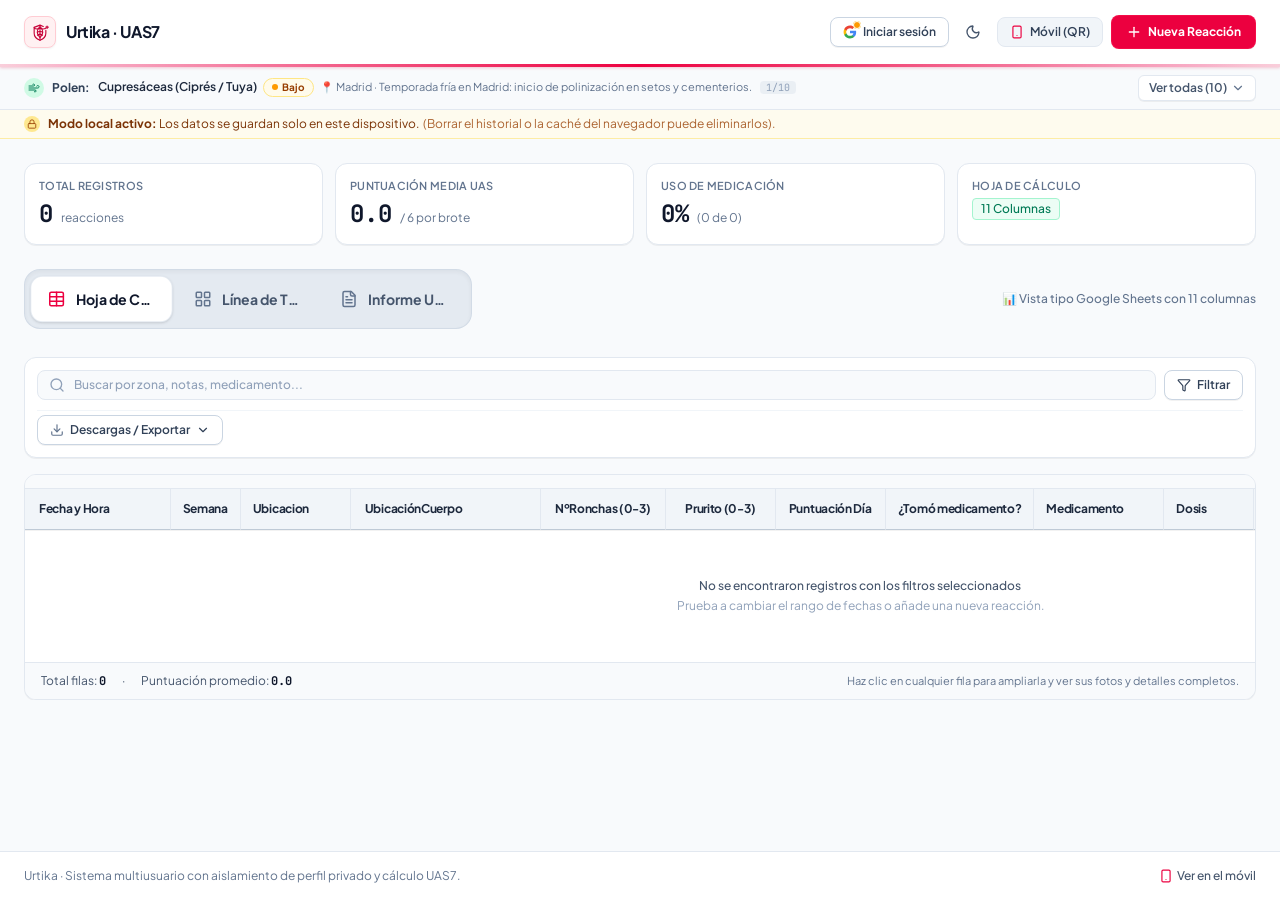
==== index.html @ 1efbefa7 "Add files via upload" ====
<!doctype html>
<html lang="es">
  <head>
    <meta charset="UTF-8" />
    <meta name="viewport" content="width=device-width, initial-scale=1.0, maximum-scale=1.0, user-scalable=no" />
    <title>Urtika · Registro UAS7</title>
    <meta name="description" content="Registro clínico de brotes de urticaria y reacciones alérgicas con cálculo UAS7" />
    <meta property="og:title" content="Urtika · Registro UAS7" />
    <meta property="og:description" content="Registro clínico de brotes de urticaria y reacciones alérgicas con cálculo UAS7" />
    <meta property="og:type" content="website" />
    <meta name="twitter:card" content="summary_large_image" />
    <meta name="theme-color" content="#ffffff" media="(prefers-color-scheme: light)" />
    <meta name="theme-color" content="#17212b" media="(prefers-color-scheme: dark)" />
    <meta name="theme-color" content="#17212b" />
    <meta name="mobile-web-app-capable" content="yes" />
    <meta name="apple-mobile-web-app-capable" content="yes" />
    <meta name="apple-mobile-web-app-status-bar-style" content="default" />
    <meta name="apple-mobile-web-app-title" content="Urtika" />
    <link rel="icon" type="image/svg+xml" href="./logo.svg" />
    <link rel="icon" type="image/png" sizes="32x32" href="./favicon.png" />
    <link rel="apple-touch-icon" href="./icon-192.png" />
    <link rel="manifest" href="./manifest.json" />
    <link rel="preconnect" href="https://fonts.googleapis.com">
    <link rel="preconnect" href="https://fonts.gstatic.com" crossorigin>
    <link href="https://fonts.googleapis.com/css2?family=JetBrains+Mono:wght@400;500;600&family=Plus+Jakarta+Sans:wght@400;500;600;700&display=swap" rel="stylesheet">
    <script type="module" crossorigin src="./assets/index-CNviFWQj.js"></script>
    <link rel="stylesheet" crossorigin href="./assets/index-CEsfpw37.css">
  <link rel="manifest" href="./manifest.webmanifest"></head>
  <body class="bg-slate-50 text-slate-900 antialiased font-sans selection:bg-rose-100 selection:text-rose-900 min-h-screen">
    <div id="root"></div>
  </body>
</html>
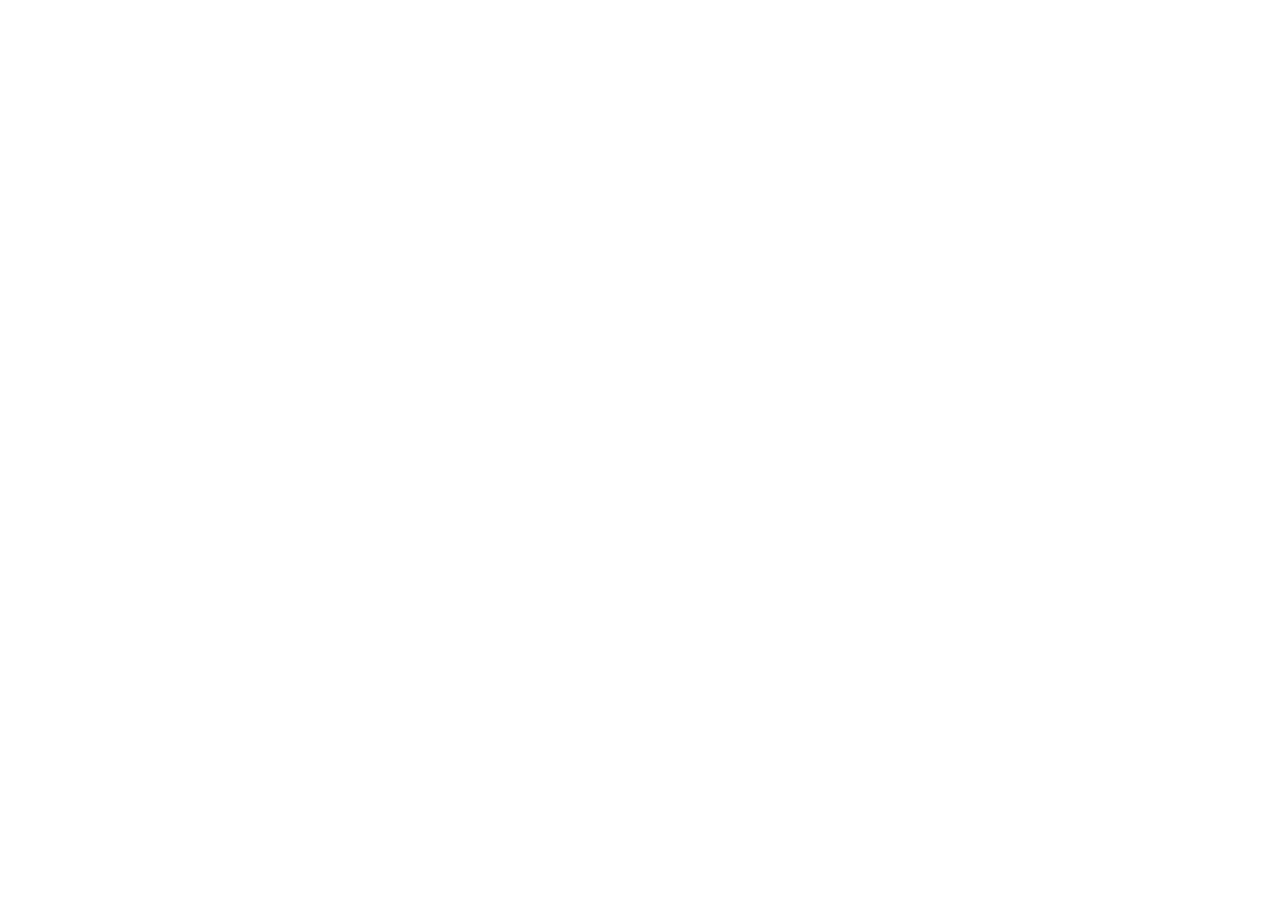
==== commit 303ea7b4: "Add files via upload" ====
--- a/index.html
+++ b/index.html
@@ -23,8 +23,8 @@
     <link rel="preconnect" href="https://fonts.googleapis.com">
     <link rel="preconnect" href="https://fonts.gstatic.com" crossorigin>
     <link href="https://fonts.googleapis.com/css2?family=JetBrains+Mono:wght@400;500;600&family=Plus+Jakarta+Sans:wght@400;500;600;700&display=swap" rel="stylesheet">
-    <script type="module" crossorigin src="./assets/index-CNviFWQj.js"></script>
-    <link rel="stylesheet" crossorigin href="./assets/index-CEsfpw37.css">
+    <script type="module" crossorigin src="./assets/index-C-x1Bs6I.js"></script>
+    <link rel="stylesheet" crossorigin href="./assets/index-K1cXb9gE.css">
   <link rel="manifest" href="./manifest.webmanifest"></head>
   <body class="bg-slate-50 text-slate-900 antialiased font-sans selection:bg-rose-100 selection:text-rose-900 min-h-screen">
     <div id="root"></div>
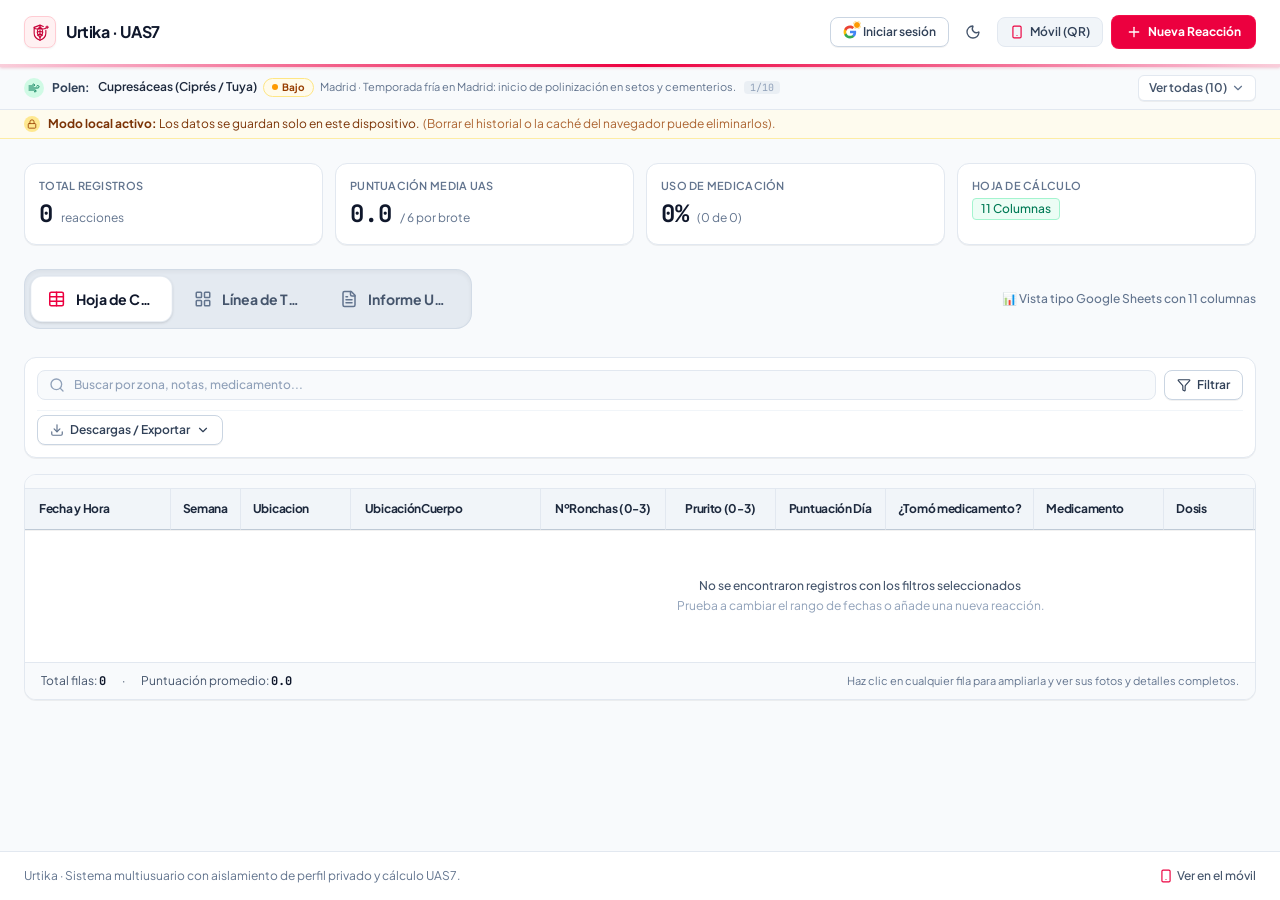
==== commit 0a3dbe71: "Add files via upload" ====
--- a/index.html
+++ b/index.html
@@ -23,8 +23,8 @@
     <link rel="preconnect" href="https://fonts.googleapis.com">
     <link rel="preconnect" href="https://fonts.gstatic.com" crossorigin>
     <link href="https://fonts.googleapis.com/css2?family=JetBrains+Mono:wght@400;500;600&family=Plus+Jakarta+Sans:wght@400;500;600;700&display=swap" rel="stylesheet">
-    <script type="module" crossorigin src="./assets/index-C-x1Bs6I.js"></script>
-    <link rel="stylesheet" crossorigin href="./assets/index-K1cXb9gE.css">
+    <script type="module" crossorigin src="./assets/index-BpdftjC7.js"></script>
+    <link rel="stylesheet" crossorigin href="./assets/index-0LwAAZ5N.css">
   <link rel="manifest" href="./manifest.webmanifest"></head>
   <body class="bg-slate-50 text-slate-900 antialiased font-sans selection:bg-rose-100 selection:text-rose-900 min-h-screen">
     <div id="root"></div>
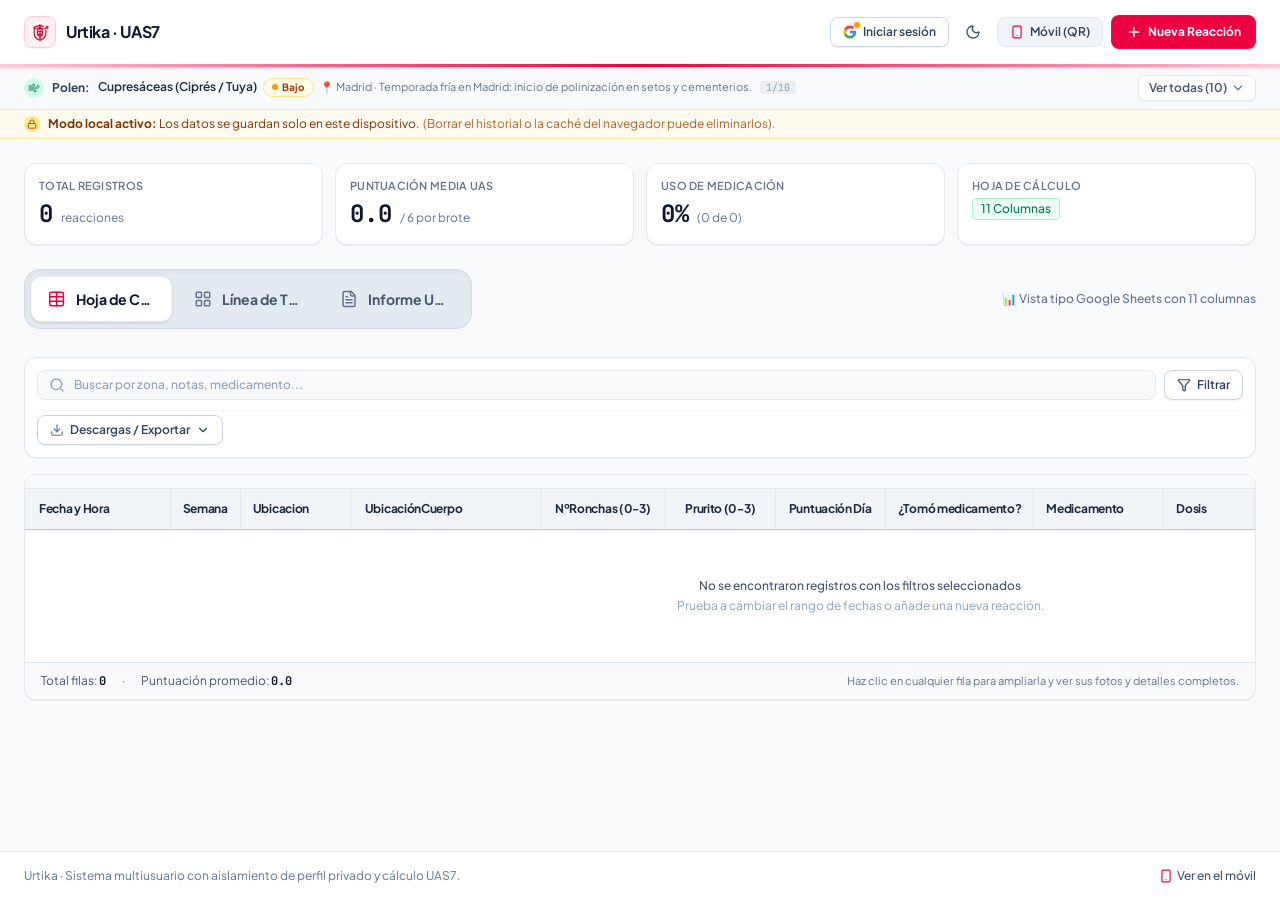
==== commit 59dd0999: "Add files via upload" ====
--- a/index.html
+++ b/index.html
@@ -23,8 +23,8 @@
     <link rel="preconnect" href="https://fonts.googleapis.com">
     <link rel="preconnect" href="https://fonts.gstatic.com" crossorigin>
     <link href="https://fonts.googleapis.com/css2?family=JetBrains+Mono:wght@400;500;600&family=Plus+Jakarta+Sans:wght@400;500;600;700&display=swap" rel="stylesheet">
-    <script type="module" crossorigin src="./assets/index-BpdftjC7.js"></script>
-    <link rel="stylesheet" crossorigin href="./assets/index-0LwAAZ5N.css">
+    <script type="module" crossorigin src="./assets/index-Cj2cdcxh.js"></script>
+    <link rel="stylesheet" crossorigin href="./assets/index-C_hnusWH.css">
   <link rel="manifest" href="./manifest.webmanifest"></head>
   <body class="bg-slate-50 text-slate-900 antialiased font-sans selection:bg-rose-100 selection:text-rose-900 min-h-screen">
     <div id="root"></div>
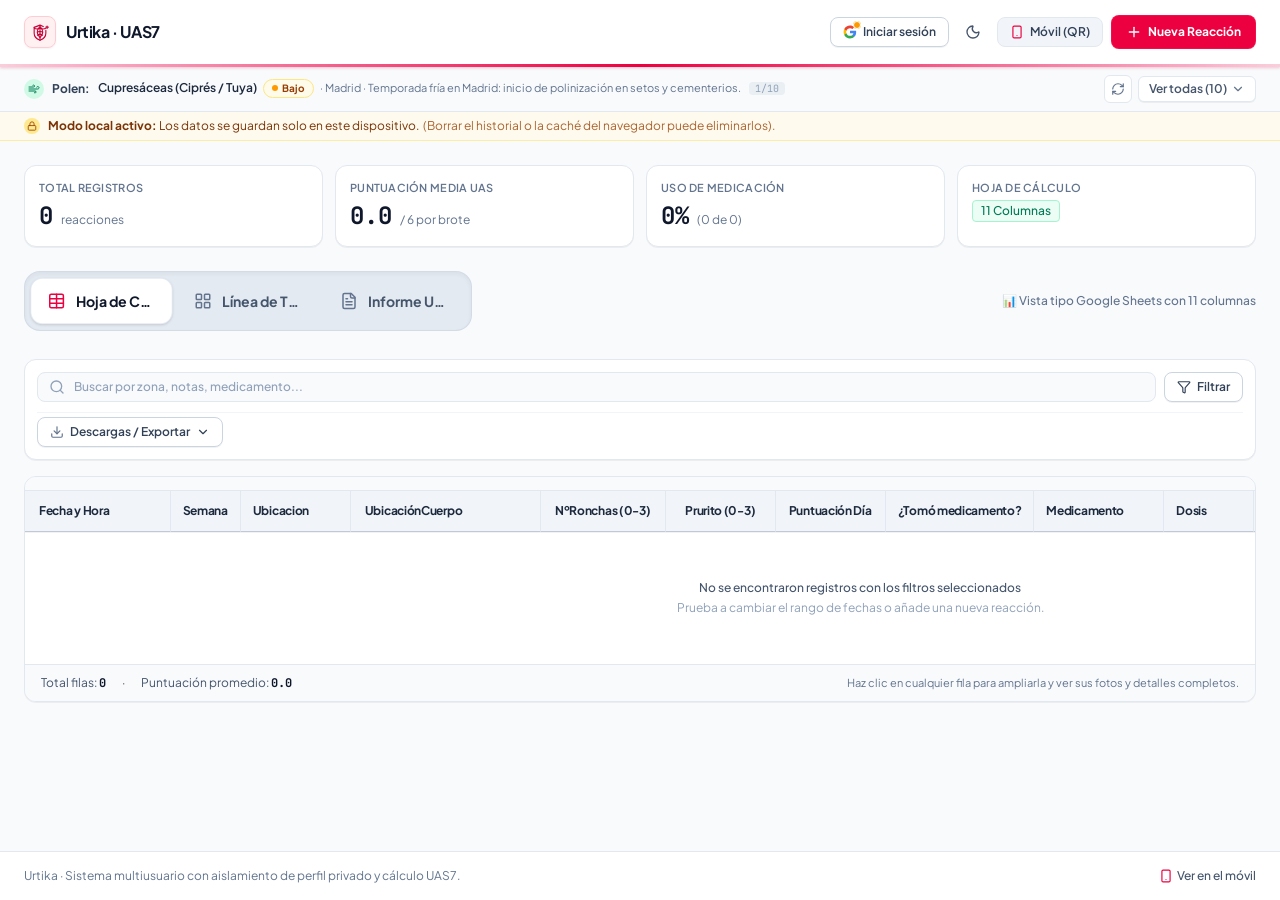
==== commit cf68bb23: "Add files via upload" ====
--- a/index.html
+++ b/index.html
@@ -23,8 +23,8 @@
     <link rel="preconnect" href="https://fonts.googleapis.com">
     <link rel="preconnect" href="https://fonts.gstatic.com" crossorigin>
     <link href="https://fonts.googleapis.com/css2?family=JetBrains+Mono:wght@400;500;600&family=Plus+Jakarta+Sans:wght@400;500;600;700&display=swap" rel="stylesheet">
-    <script type="module" crossorigin src="./assets/index-Cj2cdcxh.js"></script>
-    <link rel="stylesheet" crossorigin href="./assets/index-C_hnusWH.css">
+    <script type="module" crossorigin src="./assets/index-Cz05Oe35.js"></script>
+    <link rel="stylesheet" crossorigin href="./assets/index-ZM_yhgjU.css">
   <link rel="manifest" href="./manifest.webmanifest"></head>
   <body class="bg-slate-50 text-slate-900 antialiased font-sans selection:bg-rose-100 selection:text-rose-900 min-h-screen">
     <div id="root"></div>
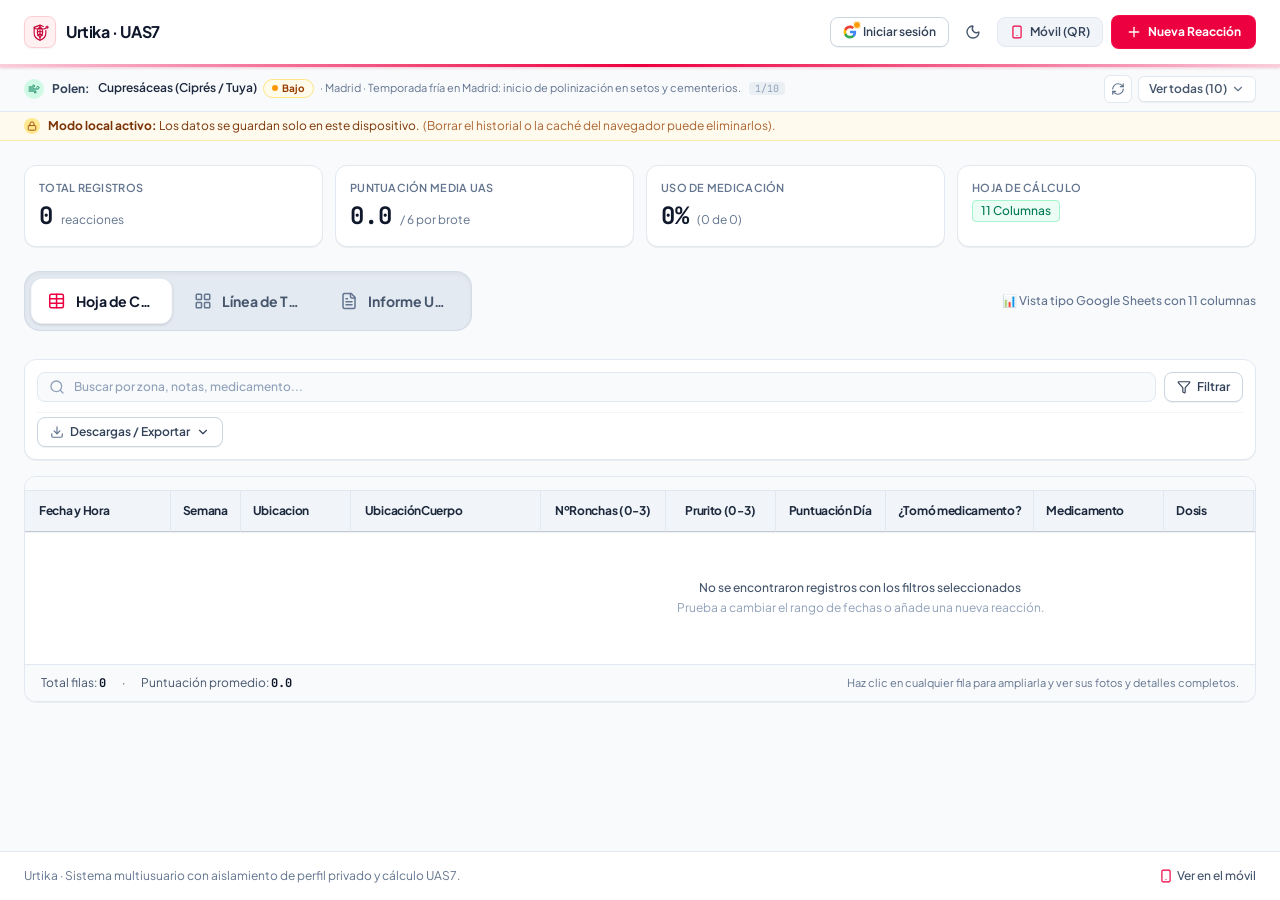
==== commit 935af1f6: "Add files via upload" ====
--- a/index.html
+++ b/index.html
@@ -23,8 +23,8 @@
     <link rel="preconnect" href="https://fonts.googleapis.com">
     <link rel="preconnect" href="https://fonts.gstatic.com" crossorigin>
     <link href="https://fonts.googleapis.com/css2?family=JetBrains+Mono:wght@400;500;600&family=Plus+Jakarta+Sans:wght@400;500;600;700&display=swap" rel="stylesheet">
-    <script type="module" crossorigin src="./assets/index-Cz05Oe35.js"></script>
-    <link rel="stylesheet" crossorigin href="./assets/index-ZM_yhgjU.css">
+    <script type="module" crossorigin src="./assets/index-BKKHdwey.js"></script>
+    <link rel="stylesheet" crossorigin href="./assets/index-pyOum36S.css">
   <link rel="manifest" href="./manifest.webmanifest"></head>
   <body class="bg-slate-50 text-slate-900 antialiased font-sans selection:bg-rose-100 selection:text-rose-900 min-h-screen">
     <div id="root"></div>
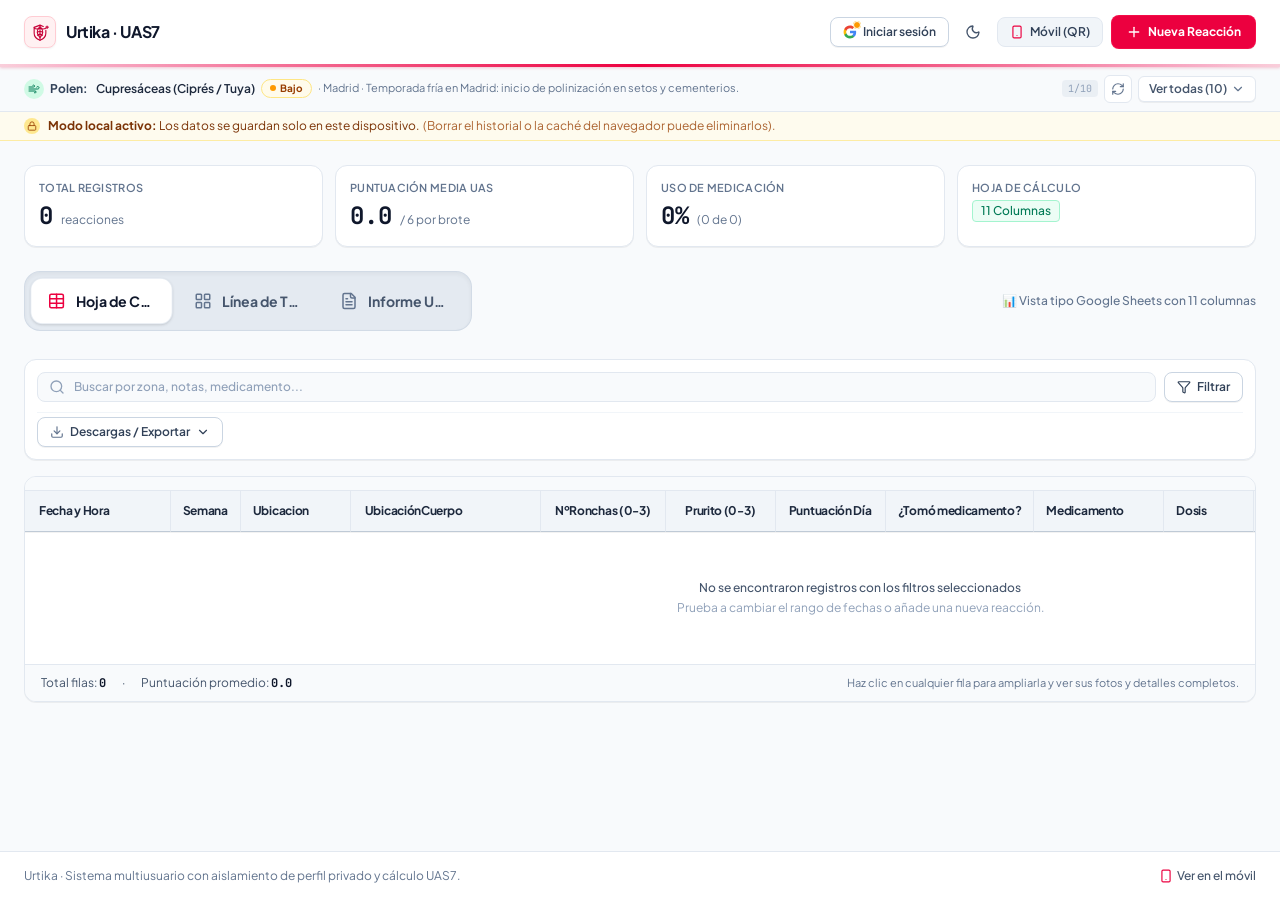
==== commit bb3ba6be: "Add files via upload" ====
--- a/index.html
+++ b/index.html
@@ -23,8 +23,8 @@
     <link rel="preconnect" href="https://fonts.googleapis.com">
     <link rel="preconnect" href="https://fonts.gstatic.com" crossorigin>
     <link href="https://fonts.googleapis.com/css2?family=JetBrains+Mono:wght@400;500;600&family=Plus+Jakarta+Sans:wght@400;500;600;700&display=swap" rel="stylesheet">
-    <script type="module" crossorigin src="./assets/index-BKKHdwey.js"></script>
-    <link rel="stylesheet" crossorigin href="./assets/index-pyOum36S.css">
+    <script type="module" crossorigin src="./assets/index-CawrQpm7.js"></script>
+    <link rel="stylesheet" crossorigin href="./assets/index-Csf-zIuA.css">
   <link rel="manifest" href="./manifest.webmanifest"></head>
   <body class="bg-slate-50 text-slate-900 antialiased font-sans selection:bg-rose-100 selection:text-rose-900 min-h-screen">
     <div id="root"></div>
